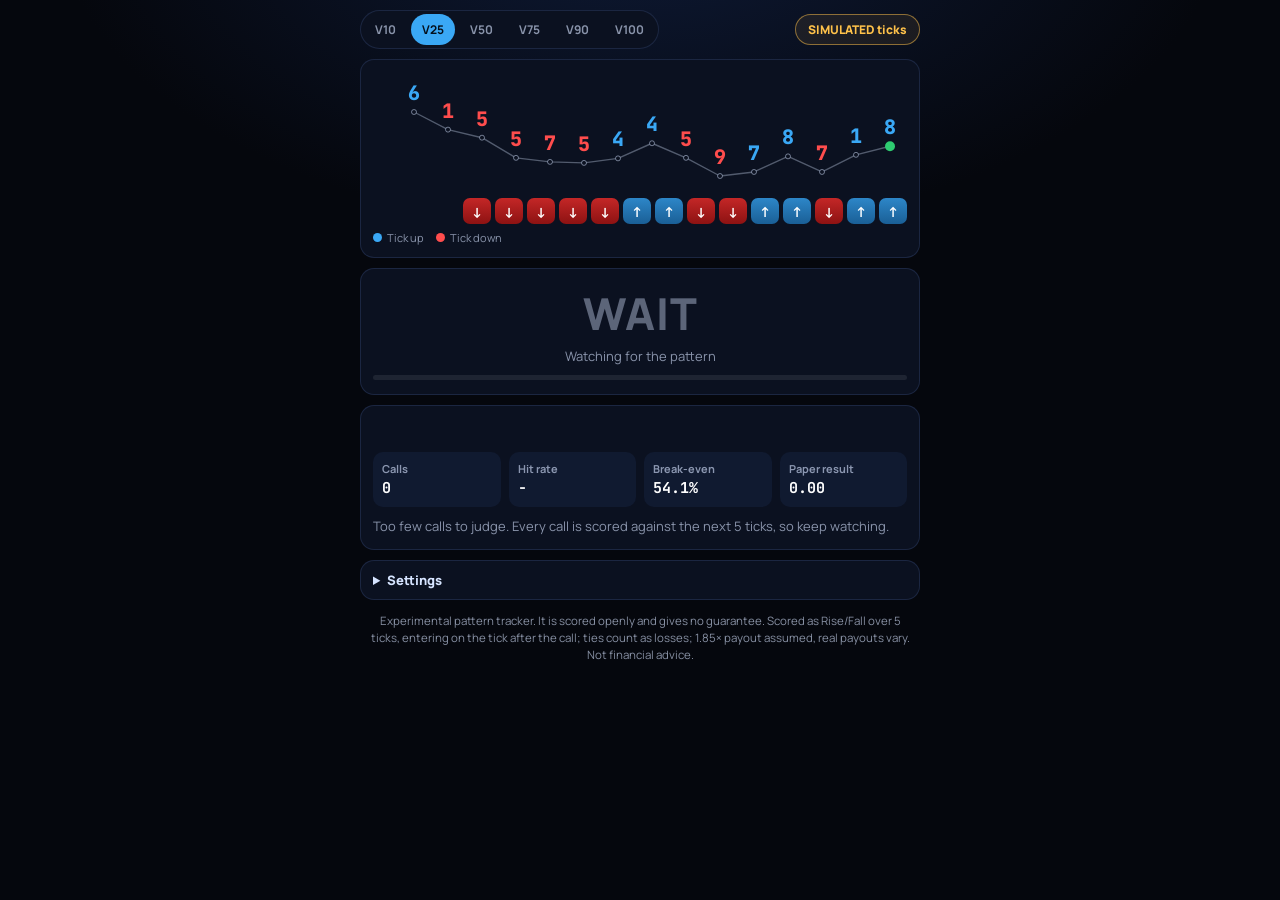
==== bot-1.html @ 38dec739 "Add files via upload" ====
<!DOCTYPE html>
<html lang="en">
<head>
<meta charset="UTF-8">
<meta name="viewport" content="width=device-width, initial-scale=1.0, viewport-fit=cover">
<title>Tick Pattern Bot</title>
<link rel="preconnect" href="https://fonts.googleapis.com">
<link rel="preconnect" href="https://fonts.gstatic.com" crossorigin>
<link href="https://fonts.googleapis.com/css2?family=Manrope:wght@500;700;800&family=JetBrains+Mono:wght@600;700&display=swap" rel="stylesheet">
<style>
* { margin: 0; padding: 0; box-sizing: border-box; }
:root {
  --bg: #05070d; --panel: #0b1120; --panel2: #101a30; --line: rgba(120,160,255,.15);
  --ink: #d6e4ff; --muted: rgba(214,228,255,.62);
  --up: #3aa8f5; --down: #ff4d4d; --green: #2ecc71; --amber: #ffc24a;
  --ui: 'Manrope', Arial, sans-serif; --mono: 'JetBrains Mono', 'Courier New', monospace;
}
body {
  background: radial-gradient(900px 500px at 50% -10%, #0e1a36, var(--bg) 65%);
  color: #fff; font-family: var(--ui); min-height: 100vh;
  display: flex; justify-content: center;
  padding: calc(10px + env(safe-area-inset-top)) 10px calc(14px + env(safe-area-inset-bottom));
}
.app { width: 100%; max-width: 560px; display: grid; gap: 10px; align-content: start; }
.card { background: var(--panel); border: 1px solid var(--line); border-radius: 14px; padding: 12px; }

/* top bar */
.bar { display: flex; justify-content: space-between; align-items: center; gap: 8px; flex-wrap: wrap; }
.tabs { display: flex; gap: 4px; background: var(--panel); border: 1px solid var(--line); border-radius: 100px; padding: 3px; }
.tabs button { border: 0; background: transparent; color: var(--muted); font: 700 12px var(--ui); padding: 7px 11px; border-radius: 100px; cursor: pointer; }
.tabs button[aria-pressed="true"] { background: var(--up); color: #04101c; }
.src { font-size: 12px; font-weight: 800; padding: 6px 12px; border-radius: 100px; border: 1px solid; }
.src.live { color: var(--green); border-color: rgba(46,204,113,.5); background: rgba(46,204,113,.08); }
.src.demo { color: var(--amber); border-color: rgba(255,194,74,.5); background: rgba(255,194,74,.08); }
.src.wait { color: var(--muted); border-color: var(--line); }

/* wave */
#line { display: block; width: 100%; height: 120px; }
.arrows { display: flex; gap: 4px; flex-wrap: nowrap; overflow: hidden; justify-content: flex-end; margin-top: 6px; }
.arrow { flex: 0 0 auto; width: 28px; height: 26px; border-radius: 7px; display: flex; align-items: center; justify-content: center; font-weight: 800; font-size: 14px; color: #fff; }
.arrow.up { background: linear-gradient(180deg, #2d86c8, #1a5f96); }
.arrow.down { background: linear-gradient(180deg, #c42727, #8d1212); }
.legend { font-size: 11px; color: var(--muted); margin-top: 6px; display: flex; gap: 12px; }
.legend i { display: inline-block; width: 9px; height: 9px; border-radius: 50%; margin-right: 5px; }

/* call */
.call { text-align: center; padding: 14px 12px; transition: box-shadow .25s, border-color .25s; }
.call.up { border-color: var(--up); box-shadow: 0 0 24px rgba(58,168,245,.35); }
.call.down { border-color: var(--down); box-shadow: 0 0 24px rgba(255,77,77,.35); }
.call__label { font-size: clamp(30px, 9vw, 44px); font-weight: 800; letter-spacing: 1px; }
.call.up .call__label { color: var(--up); } .call.down .call__label { color: var(--down); }
.call.wait .call__label { color: rgba(214,228,255,.4); }
.call__sub { font-size: 13px; color: var(--muted); margin-top: 4px; min-height: 18px; }
.call__bar { height: 5px; background: rgba(255,255,255,.08); border-radius: 3px; margin-top: 10px; overflow: hidden; }
.call__bar i { display: block; height: 100%; width: 0; background: var(--green); transition: width .4s linear; }

/* recent + score */
.recent { display: flex; gap: 5px; flex-wrap: wrap; min-height: 24px; }
.dot { width: 24px; height: 24px; border-radius: 7px; font-size: 12px; font-weight: 800; display: flex; align-items: center; justify-content: center; }
.dot.hit { background: rgba(46,204,113,.15); color: var(--green); border: 1px solid rgba(46,204,113,.5); }
.dot.miss { background: rgba(255,77,77,.12); color: #ff8a8a; border: 1px solid rgba(255,77,77,.45); }
.score { display: grid; grid-template-columns: repeat(4, 1fr); gap: 8px; }
.stat { background: var(--panel2); border-radius: 10px; padding: 9px; }
.stat small { display: block; font-size: 11px; color: var(--muted); font-weight: 700; }
.stat b { font-family: var(--mono); font-size: 15px; }
.good { color: var(--green); } .bad { color: #ff8a8a; }
.verdict { font-size: 13px; color: var(--muted); line-height: 1.5; margin-top: 10px; }
.verdict.warn { color: var(--amber); }

/* settings */
details { background: var(--panel); border: 1px solid var(--line); border-radius: 14px; padding: 10px 12px; font-size: 13px; }
summary { cursor: pointer; font-weight: 800; color: var(--ink); }
.set { display: grid; gap: 10px; margin-top: 10px; color: var(--muted); }
.set label { display: flex; align-items: center; justify-content: space-between; gap: 10px; }
.set input[type=text], .set select { background: var(--panel2); color: #fff; border: 1px solid var(--line); border-radius: 8px; padding: 7px 9px; font: 600 13px var(--mono); max-width: 55%; }
.set button { background: var(--panel2); color: var(--ink); border: 1px solid var(--line); border-radius: 10px; padding: 9px 12px; font: 700 13px var(--ui); cursor: pointer; }
.set .hint { font-size: 12px; line-height: 1.5; }
.foot { text-align: center; font-size: 11.5px; color: var(--muted); line-height: 1.5; padding: 2px 6px; }
body.compact .wavewrap, body.compact .recent, body.compact details { display: none; }
button:focus-visible, input:focus-visible, select:focus-visible, summary:focus-visible { outline: 2px solid var(--up); outline-offset: 2px; }
@media (max-width: 420px) { .score { grid-template-columns: 1fr 1fr; } .tabs button { padding: 7px 8px; } }
</style>
</head>
<body>
<div class="app">

  <div class="bar">
    <div class="tabs" id="tabs" role="group" aria-label="Market">
      <button type="button" data-s="1HZ10V">V10</button>
      <button type="button" data-s="1HZ25V" aria-pressed="true">V25</button>
      <button type="button" data-s="1HZ50V">V50</button>
      <button type="button" data-s="1HZ75V">V75</button>
      <button type="button" data-s="1HZ90V">V90</button>
      <button type="button" data-s="1HZ100V">V100</button>
    </div>
    <span class="src wait" id="src" role="status">Starting…</span>
  </div>

  <div class="card wavewrap">
    <canvas id="line" aria-label="Recent ticks"></canvas>
    <div class="arrows" id="arrows"></div>
    <div class="legend"><span><i style="background:var(--up)"></i>Tick up</span><span><i style="background:var(--down)"></i>Tick down</span></div>
  </div>

  <div class="card call wait" id="call" role="status" aria-live="polite">
    <div class="call__label" id="callLabel">WAIT</div>
    <div class="call__sub" id="callSub">Watching for the pattern</div>
    <div class="call__bar"><i id="callBar"></i></div>
  </div>

  <div class="card">
    <div class="recent" id="recent"></div>
    <div class="score" style="margin-top:10px">
      <div class="stat"><small>Calls</small><b id="nCalls">0</b></div>
      <div class="stat"><small>Hit rate</small><b id="rate">-</b></div>
      <div class="stat"><small>Break-even</small><b id="be">54.1%</b></div>
      <div class="stat"><small>Paper result</small><b id="pnl">0.00</b></div>
    </div>
    <p class="verdict" id="verdict">Every call is scored against the next 5 ticks. Judge the rule by hundreds of calls, not a few.</p>
  </div>

  <details>
    <summary>Settings</summary>
    <div class="set">
      <button type="button" id="connect">Reconnect live ticks</button>
      <p class="hint" id="hint">Live ticks come from Deriv's public price feed, which needs no login, App ID or token. If the feed can't be reached the bot switches to simulated ticks and says so on the badge. Never paste an API token into this page.</p>
      <label>Ticks in a row
        <select id="streak"><option>2</option><option selected>3</option><option>4</option><option>5</option></select>
      </label>
      <label>Skip volatile stretches <input type="checkbox" id="calm" checked></label>
      <label>Beep on a call <input type="checkbox" id="sound"></label>
      <label>Compact view <input type="checkbox" id="compact"></label>
      <button type="button" id="csv">Download results (CSV)</button>
      <button type="button" id="clearLog">Clear saved results</button>
      <p class="hint">Results are saved in this browser, per market, rule setting and source (live or simulated), so the scoreboard never mixes them.</p>
    </div>
  </details>

  <p class="foot">Experimental pattern tracker. It is scored openly and gives no guarantee. Scored as Rise/Fall over 5 ticks, entering on the tick after the call; ties count as losses; 1.85× payout assumed, real payouts vary. Not financial advice.</p>
</div>

<script>
// ============================================================
// Tick Pattern Bot
// Rule: N ticks in one direction -> call the same direction for 5 ticks.
// Every call is scored against what actually happened.
// ============================================================
const DURATION = 5, PAYOUT = 1.85, BREAKEVEN = 1 / PAYOUT;
// Deriv's public market-data endpoint: no App ID, token or login needed (check developers.deriv.com if it ever changes)
const WS_URL = 'wss://api.derivws.com/trading/v1/options/ws/public';
const NAMES = { '1HZ10V': 'Volatility 10 (1s)', '1HZ25V': 'Volatility 25 (1s)', '1HZ50V': 'Volatility 50 (1s)', '1HZ75V': 'Volatility 75 (1s)', '1HZ90V': 'Volatility 90 (1s)', '1HZ100V': 'Volatility 100 (1s)' };
const UP = '#3aa8f5', DOWN = '#ff4d4d';
const $ = id => document.getElementById(id);

let symbol = '1HZ25V', mode = 'wait';
let prices = [], pip = 2, open = null, log = [], lastEpoch = 0;
let ws = null, gen = 0, demoTimer = null, retry = 0, retryTimer = null, audio = null;

// ---- saved settings (fails quietly if storage is blocked) ----
const store = {
  get(k) { try { return localStorage.getItem(k); } catch (e) { return null; } },
  set(k, v) { try { localStorage.setItem(k, v); } catch (e) {} }
};
if (store.get('symbol') && NAMES[store.get('symbol')]) symbol = store.get('symbol');
['streak'].forEach(k => { const v = store.get(k); if (v) $(k).value = v; });
['calm', 'sound', 'compact'].forEach(k => { const v = store.get(k); if (v !== null) $(k).checked = v === '1'; });
document.body.classList.toggle('compact', $('compact').checked);
try { log = JSON.parse(store.get('log') || '[]'); if (!Array.isArray(log)) log = []; } catch (e) { log = []; }

// ---- rule ----
function rule(arr, i, streak, calm) {
  if (i < 31) return null;
  let up = true, down = true;
  for (let k = 0; k < streak; k++) {
    const d = arr[i - k] - arr[i - k - 1];
    if (d <= 0) up = false;
    if (d >= 0) down = false;
  }
  if (!up && !down) return null;
  if (calm) {
    const avg = len => { let s = 0; for (let k = 0; k < len; k++) s += Math.abs(arr[i - k] - arr[i - k - 1]); return s / len; };
    if (avg(10) > avg(Math.min(100, i))) return null;
  }
  return up ? 'up' : 'down';
}
const digitOf = p => Math.abs(Math.round(p * Math.pow(10, pip))) % 10;

// ---- ticks in ----
const curStreak = () => parseInt($('streak').value, 10);
function cfgResults() {
  return log.filter(r => r.src === mode && r.sym === symbol && r.streak === curStreak() && r.calm === $('calm').checked);
}
function onTick(p, epoch) {
  if (epoch <= lastEpoch) return;                 // duplicate or out-of-order tick
  const gap = lastEpoch ? epoch - lastEpoch : 0;
  lastEpoch = epoch;
  if (gap > 5 && open) open = null;               // missed ticks: void the call rather than score it wrongly
  prices.push(p);
  if (prices.length > 400) prices.shift();
  const i = prices.length - 1;

  if (open) {
    if (open.entry === null) {
      open.entry = p; open.entryEpoch = epoch;    // the trade fills on the first tick after the call
    } else {
      open.left--;
      if (open.left === 0) {
        const hit = open.dir === 'up' ? p > open.entry : p < open.entry;   // a tie counts as a loss
        log.push({ t: open.entryEpoch, src: open.src, sym: symbol, streak: open.streak, calm: open.calm, dir: open.dir, entry: open.entry, exit: p, hit });
        if (log.length > 5000) log.splice(0, log.length - 5000);
        store.set('log', JSON.stringify(log));
        open = null;
      }
    }
  }
  if (!open) {
    const s = curStreak(), c = $('calm').checked;
    const dir = rule(prices, i, s, c);
    if (dir) { open = { dir, entry: null, left: DURATION, src: mode, streak: s, calm: c }; beep(dir); }
  }
  render();
}

// ---- sources ----
function setSrc(kind, text) { const s = $('src'); s.className = 'src ' + kind; s.textContent = text; }
function resetData() { prices = []; open = null; lastEpoch = 0; render(); }

function stopAll() {
  gen++;
  clearInterval(demoTimer); demoTimer = null;
  clearTimeout(retryTimer);
  if (ws) { try { ws.close(); } catch (e) {} ws = null; }
}
function startDemo(note) {
  stopAll(); resetData(); mode = 'demo'; pip = 2;
  let p = 1154.9;
  for (let i = 0; i < 60; i++) { p += (Math.random() - 0.5) * 0.9; prices.push(Math.round(p * 100) / 100); }
  lastEpoch = Math.floor(Date.now() / 1000);
  setSrc('demo', 'SIMULATED ticks');
  if (note) $('hint').textContent = note;
  demoTimer = setInterval(() => {
    p = Math.max(100, p + gauss() * 0.4);
    onTick(Math.round(p * 100) / 100, (lastEpoch || Math.floor(Date.now() / 1000)) + 1);
  }, 1000);
  render();
}
function gauss() { let u = 0, v = 0; while (!u) u = Math.random(); while (!v) v = Math.random(); return Math.sqrt(-2 * Math.log(u)) * Math.cos(2 * Math.PI * v); }

function startLive() {
  stopAll(); resetData(); mode = 'wait';
  setSrc('wait', 'Connecting…');
  const myGen = gen;
  let got = false, sock;
  try { sock = new WebSocket(WS_URL); }
  catch (e) { startDemo('Could not open a connection. Using simulated ticks.'); return; }
  ws = sock;
  const timer = setTimeout(() => { if (!got && myGen === gen) startDemo('No data received from the feed. Using simulated ticks.'); }, 9000);

  sock.onopen = () => {
    sock.send(JSON.stringify({ ticks_history: symbol, count: 120, end: 'latest', style: 'ticks' }));
    sock.send(JSON.stringify({ ticks: symbol, subscribe: 1 }));
  };
  sock.onmessage = ev => {
    if (myGen !== gen) return;
    let m; try { m = JSON.parse(ev.data); } catch (e) { return; }
    if (m.error) { clearTimeout(timer); if (!got) startDemo('Feed error: ' + (m.error.message || 'unknown') + '. Using simulated ticks.'); return; }
    if (m.msg_type === 'history' && m.history && m.history.prices) {
      pip = m.pip_size || pip;
      prices = m.history.prices.map(Number);
      const ts = m.history.times; if (ts && ts.length) lastEpoch = Number(ts[ts.length - 1]);
      if (!got) { got = true; clearTimeout(timer); mode = 'live'; retry = 0; setSrc('live', 'LIVE · ' + NAMES[symbol]); }
      render();
    } else if (m.msg_type === 'tick' && m.tick && typeof m.tick.quote === 'number') {
      pip = m.tick.pip_size || pip;
      if (!got) { got = true; clearTimeout(timer); mode = 'live'; retry = 0; setSrc('live', 'LIVE · ' + NAMES[symbol]); }
      onTick(m.tick.quote, Number(m.tick.epoch) || Math.floor(Date.now() / 1000));
    }
  };
  sock.onerror = () => {};
  sock.onclose = () => {
    if (myGen !== gen) return;
    clearTimeout(timer);
    if (got) {
      // lost a working connection: retry, and say so
      setSrc('wait', 'Reconnecting…');
      retry = Math.min(retry + 1, 5);
      retryTimer = setTimeout(startLive, retry * 2000);
    } else {
      startDemo('Connection closed. Using simulated ticks.');
    }
  };
}

// ---- audio ----
function beep(dir) {
  if (!$('sound').checked) return;
  try {
    audio = audio || new (window.AudioContext || window.webkitAudioContext)();
    const o = audio.createOscillator(), g = audio.createGain();
    o.frequency.value = dir === 'up' ? 880 : 440; o.type = 'sine';
    g.gain.setValueAtTime(0.12, audio.currentTime);
    g.gain.exponentialRampToValueAtTime(0.001, audio.currentTime + 0.25);
    o.connect(g); g.connect(audio.destination); o.start(); o.stop(audio.currentTime + 0.25);
  } catch (e) {}
}

// ---- render ----
const canvas = $('line'), ctx = canvas.getContext('2d');
function drawLine() {
  const dpr = window.devicePixelRatio || 1, r = canvas.getBoundingClientRect();
  const W = r.width, H = r.height;
  if (!W) return;
  canvas.width = Math.round(W * dpr); canvas.height = Math.round(H * dpr);
  ctx.setTransform(dpr, 0, 0, dpr, 0, 0);
  ctx.clearRect(0, 0, W, H);
  const CELL = W < 420 ? 28 : 34;
  const n = Math.max(6, Math.floor(W / CELL));
  const arr = prices.slice(-n);
  if (arr.length < 2) return;
  const mn = Math.min(...arr), mx = Math.max(...arr), rg = (mx - mn) || 1;
  const x = i => W - (arr.length - i - 0.5) * CELL;
  const y = v => 40 + (mx - v) / rg * (H - 56);

  ctx.strokeStyle = 'rgba(214,228,255,.35)'; ctx.lineWidth = 1.4; ctx.lineJoin = 'round';
  ctx.beginPath(); arr.forEach((v, i) => i ? ctx.lineTo(x(i), y(v)) : ctx.moveTo(x(i), y(v))); ctx.stroke();

  ctx.textAlign = 'center'; ctx.textBaseline = 'alphabetic';
  arr.forEach((v, i) => {
    const px = x(i), py = y(v), isLast = i === arr.length - 1;
    const dirUp = i === 0 ? true : v > arr[i - 1], tie = i > 0 && v === arr[i - 1];
    ctx.fillStyle = tie ? '#9aa8c4' : dirUp ? UP : DOWN;
    ctx.font = '800 20px "JetBrains Mono", monospace';
    ctx.fillText(String(digitOf(v)), px, py - 12);
    ctx.beginPath(); ctx.arc(px, py, isLast ? 5 : 2.5, 0, Math.PI * 2);
    ctx.fillStyle = isLast ? '#2ecc71' : '#0b1120'; ctx.fill();
    if (!isLast) { ctx.strokeStyle = 'rgba(214,228,255,.5)'; ctx.lineWidth = 1; ctx.stroke(); }
  });

  // arrow chips
  const box = $('arrows'); box.innerHTML = '';
  const cap = Math.floor((box.clientWidth || W) / 32);
  for (let i = Math.max(1, arr.length - cap); i < arr.length; i++) {
    if (arr[i] === arr[i - 1]) continue;
    const d = document.createElement('div');
    const up = arr[i] > arr[i - 1];
    d.className = 'arrow ' + (up ? 'up' : 'down'); d.textContent = up ? '↑' : '↓';
    box.appendChild(d);
  }
}

function render() {
  drawLine();
  const c = $('call');
  if (open) {
    c.className = 'card call ' + open.dir;
    $('callLabel').textContent = 'TAKE ' + open.dir.toUpperCase();
    if (open.entry === null) {
      $('callSub').textContent = `Place a ${DURATION}-tick trade now · it fills on the next tick`;
      $('callBar').style.width = '0';
    } else {
      $('callSub').textContent = `${DURATION}-tick trade · ${open.left} tick${open.left === 1 ? '' : 's'} left`;
      $('callBar').style.width = ((DURATION - open.left) / DURATION * 100) + '%';
    }
  } else {
    c.className = 'card call wait';
    $('callLabel').textContent = 'WAIT';
    $('callSub').textContent = mode === 'wait' ? 'Waiting for data…' : 'Watching for the pattern';
    $('callBar').style.width = '0';
  }
  const results = cfgResults();
  const total = results.length, hits = results.filter(r => r.hit).length;
  const rate = total ? hits / total : 0, net = hits * (PAYOUT - 1) - (total - hits);
  $('nCalls').textContent = total;
  $('rate').textContent = total ? (rate * 100).toFixed(1) + '%' : '-';
  $('rate').className = total >= 30 ? (rate >= BREAKEVEN ? 'good' : 'bad') : '';
  $('pnl').textContent = (net > 0 ? '+' : '') + net.toFixed(2);
  $('pnl').className = net > 0 ? 'good' : net < 0 ? 'bad' : '';
  const v = $('verdict');
  if (total < 30) { v.className = 'verdict'; v.textContent = 'Too few calls to judge. Every call is scored against the next 5 ticks, so keep watching.'; }
  else if (rate < BREAKEVEN) { v.className = 'verdict warn'; v.textContent = `Below break-even so far (${(rate * 100).toFixed(1)}% vs ${(BREAKEVEN * 100).toFixed(1)}%). On paper this rule is losing money.`; }
  else { v.className = 'verdict'; v.textContent = 'Above break-even so far. Short runs are often luck, so keep testing before risking money.'; }
  const rec = $('recent'); rec.innerHTML = '';
  results.slice(-14).forEach(r => {
    const d = document.createElement('div'); d.className = 'dot ' + (r.hit ? 'hit' : 'miss');
    d.title = r.dir.toUpperCase(); d.textContent = r.hit ? '✓' : '✕'; rec.appendChild(d);
  });
}

// ---- wiring ----
function markTab() { document.querySelectorAll('#tabs button').forEach(b => b.setAttribute('aria-pressed', String(b.dataset.s === symbol))); }
$('tabs').addEventListener('click', e => {
  const s = e.target.dataset && e.target.dataset.s; if (!s || s === symbol) return;
  symbol = s; store.set('symbol', s); markTab(); start();
});
$('connect').addEventListener('click', startLive);
['streak', 'calm', 'sound', 'compact'].forEach(k => $(k).addEventListener('change', () => {
  store.set(k, $(k).type === 'checkbox' ? ($(k).checked ? '1' : '0') : $(k).value);
  if (k === 'compact') document.body.classList.toggle('compact', $('compact').checked);
  if (k === 'streak' || k === 'calm') open = null;
  render();
}));
$('csv').addEventListener('click', () => {
  const rows = ['time_utc,source,symbol,ticks_in_row,calm_filter,direction,entry,exit,result'];
  log.forEach(r => rows.push([new Date(r.t * 1000).toISOString(), r.src, r.sym, r.streak, r.calm, r.dir, r.entry, r.exit, r.hit ? 'win' : 'loss'].join(',')));
  const a = document.createElement('a');
  a.href = URL.createObjectURL(new Blob([rows.join('\n')], { type: 'text/csv' }));
  a.download = 'tick-bot-results.csv'; document.body.appendChild(a); a.click(); a.remove();
});
$('clearLog').addEventListener('click', () => {
  if (!confirm('Delete all saved results?')) return;
  log = []; store.set('log', '[]'); render();
});
window.addEventListener('resize', drawLine);
function start() { startLive(); }
markTab(); start();
</script>
</body>
</html>
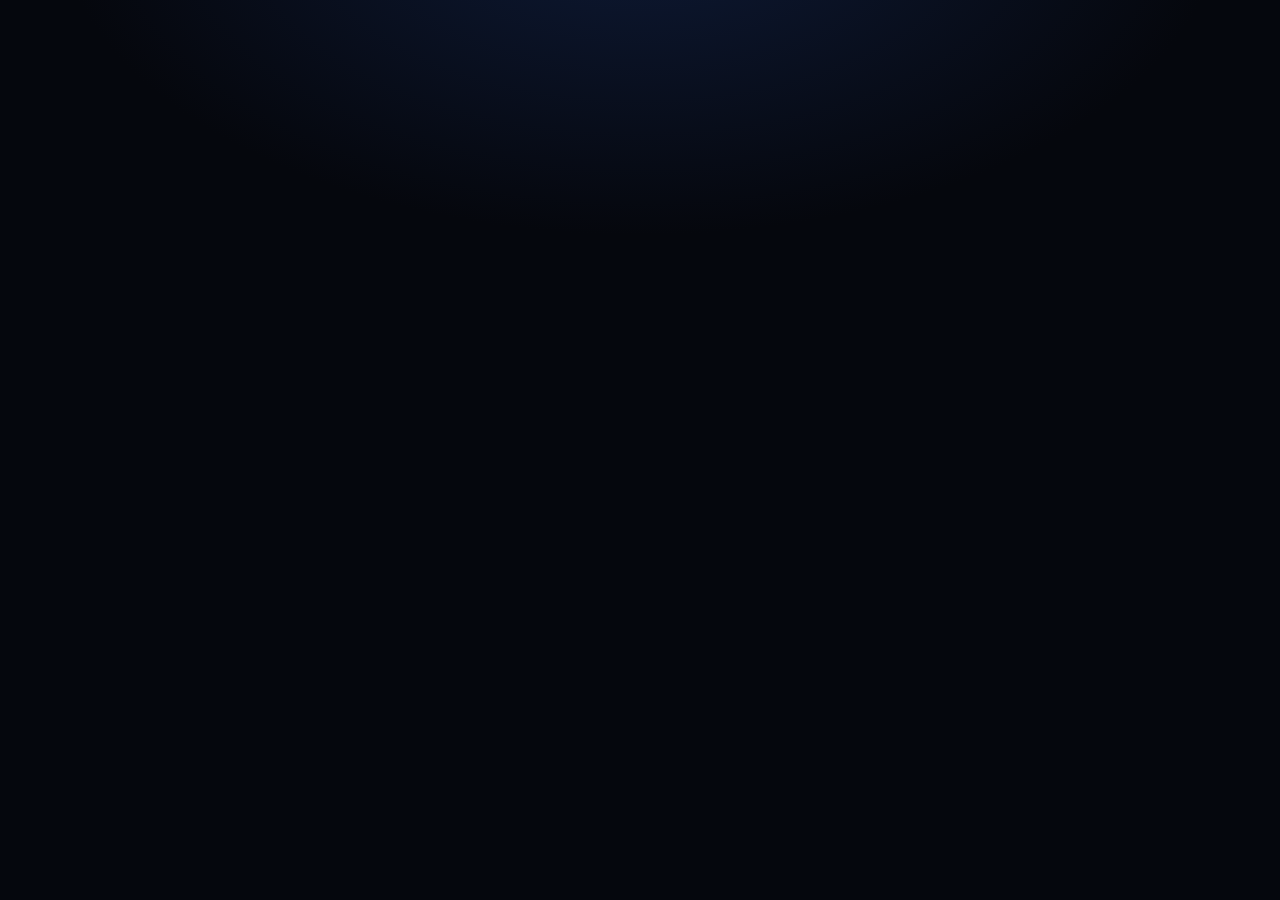
==== commit 50039f56: "Create bot-1.html" ====
--- a/bot-1.html
+++ b/bot-1.html
@@ -33,386 +33,3 @@
 .src.live { color: var(--green); border-color: rgba(46,204,113,.5); background: rgba(46,204,113,.08); }
 .src.demo { color: var(--amber); border-color: rgba(255,194,74,.5); background: rgba(255,194,74,.08); }
 .src.wait { color: var(--muted); border-color: var(--line); }
-
-/* wave */
-#line { display: block; width: 100%; height: 120px; }
-.arrows { display: flex; gap: 4px; flex-wrap: nowrap; overflow: hidden; justify-content: flex-end; margin-top: 6px; }
-.arrow { flex: 0 0 auto; width: 28px; height: 26px; border-radius: 7px; display: flex; align-items: center; justify-content: center; font-weight: 800; font-size: 14px; color: #fff; }
-.arrow.up { background: linear-gradient(180deg, #2d86c8, #1a5f96); }
-.arrow.down { background: linear-gradient(180deg, #c42727, #8d1212); }
-.legend { font-size: 11px; color: var(--muted); margin-top: 6px; display: flex; gap: 12px; }
-.legend i { display: inline-block; width: 9px; height: 9px; border-radius: 50%; margin-right: 5px; }
-
-/* call */
-.call { text-align: center; padding: 14px 12px; transition: box-shadow .25s, border-color .25s; }
-.call.up { border-color: var(--up); box-shadow: 0 0 24px rgba(58,168,245,.35); }
-.call.down { border-color: var(--down); box-shadow: 0 0 24px rgba(255,77,77,.35); }
-.call__label { font-size: clamp(30px, 9vw, 44px); font-weight: 800; letter-spacing: 1px; }
-.call.up .call__label { color: var(--up); } .call.down .call__label { color: var(--down); }
-.call.wait .call__label { color: rgba(214,228,255,.4); }
-.call__sub { font-size: 13px; color: var(--muted); margin-top: 4px; min-height: 18px; }
-.call__bar { height: 5px; background: rgba(255,255,255,.08); border-radius: 3px; margin-top: 10px; overflow: hidden; }
-.call__bar i { display: block; height: 100%; width: 0; background: var(--green); transition: width .4s linear; }
-
-/* recent + score */
-.recent { display: flex; gap: 5px; flex-wrap: wrap; min-height: 24px; }
-.dot { width: 24px; height: 24px; border-radius: 7px; font-size: 12px; font-weight: 800; display: flex; align-items: center; justify-content: center; }
-.dot.hit { background: rgba(46,204,113,.15); color: var(--green); border: 1px solid rgba(46,204,113,.5); }
-.dot.miss { background: rgba(255,77,77,.12); color: #ff8a8a; border: 1px solid rgba(255,77,77,.45); }
-.score { display: grid; grid-template-columns: repeat(4, 1fr); gap: 8px; }
-.stat { background: var(--panel2); border-radius: 10px; padding: 9px; }
-.stat small { display: block; font-size: 11px; color: var(--muted); font-weight: 700; }
-.stat b { font-family: var(--mono); font-size: 15px; }
-.good { color: var(--green); } .bad { color: #ff8a8a; }
-.verdict { font-size: 13px; color: var(--muted); line-height: 1.5; margin-top: 10px; }
-.verdict.warn { color: var(--amber); }
-
-/* settings */
-details { background: var(--panel); border: 1px solid var(--line); border-radius: 14px; padding: 10px 12px; font-size: 13px; }
-summary { cursor: pointer; font-weight: 800; color: var(--ink); }
-.set { display: grid; gap: 10px; margin-top: 10px; color: var(--muted); }
-.set label { display: flex; align-items: center; justify-content: space-between; gap: 10px; }
-.set input[type=text], .set select { background: var(--panel2); color: #fff; border: 1px solid var(--line); border-radius: 8px; padding: 7px 9px; font: 600 13px var(--mono); max-width: 55%; }
-.set button { background: var(--panel2); color: var(--ink); border: 1px solid var(--line); border-radius: 10px; padding: 9px 12px; font: 700 13px var(--ui); cursor: pointer; }
-.set .hint { font-size: 12px; line-height: 1.5; }
-.foot { text-align: center; font-size: 11.5px; color: var(--muted); line-height: 1.5; padding: 2px 6px; }
-body.compact .wavewrap, body.compact .recent, body.compact details { display: none; }
-button:focus-visible, input:focus-visible, select:focus-visible, summary:focus-visible { outline: 2px solid var(--up); outline-offset: 2px; }
-@media (max-width: 420px) { .score { grid-template-columns: 1fr 1fr; } .tabs button { padding: 7px 8px; } }
-</style>
-</head>
-<body>
-<div class="app">
-
-  <div class="bar">
-    <div class="tabs" id="tabs" role="group" aria-label="Market">
-      <button type="button" data-s="1HZ10V">V10</button>
-      <button type="button" data-s="1HZ25V" aria-pressed="true">V25</button>
-      <button type="button" data-s="1HZ50V">V50</button>
-      <button type="button" data-s="1HZ75V">V75</button>
-      <button type="button" data-s="1HZ90V">V90</button>
-      <button type="button" data-s="1HZ100V">V100</button>
-    </div>
-    <span class="src wait" id="src" role="status">Starting…</span>
-  </div>
-
-  <div class="card wavewrap">
-    <canvas id="line" aria-label="Recent ticks"></canvas>
-    <div class="arrows" id="arrows"></div>
-    <div class="legend"><span><i style="background:var(--up)"></i>Tick up</span><span><i style="background:var(--down)"></i>Tick down</span></div>
-  </div>
-
-  <div class="card call wait" id="call" role="status" aria-live="polite">
-    <div class="call__label" id="callLabel">WAIT</div>
-    <div class="call__sub" id="callSub">Watching for the pattern</div>
-    <div class="call__bar"><i id="callBar"></i></div>
-  </div>
-
-  <div class="card">
-    <div class="recent" id="recent"></div>
-    <div class="score" style="margin-top:10px">
-      <div class="stat"><small>Calls</small><b id="nCalls">0</b></div>
-      <div class="stat"><small>Hit rate</small><b id="rate">-</b></div>
-      <div class="stat"><small>Break-even</small><b id="be">54.1%</b></div>
-      <div class="stat"><small>Paper result</small><b id="pnl">0.00</b></div>
-    </div>
-    <p class="verdict" id="verdict">Every call is scored against the next 5 ticks. Judge the rule by hundreds of calls, not a few.</p>
-  </div>
-
-  <details>
-    <summary>Settings</summary>
-    <div class="set">
-      <button type="button" id="connect">Reconnect live ticks</button>
-      <p class="hint" id="hint">Live ticks come from Deriv's public price feed, which needs no login, App ID or token. If the feed can't be reached the bot switches to simulated ticks and says so on the badge. Never paste an API token into this page.</p>
-      <label>Ticks in a row
-        <select id="streak"><option>2</option><option selected>3</option><option>4</option><option>5</option></select>
-      </label>
-      <label>Skip volatile stretches <input type="checkbox" id="calm" checked></label>
-      <label>Beep on a call <input type="checkbox" id="sound"></label>
-      <label>Compact view <input type="checkbox" id="compact"></label>
-      <button type="button" id="csv">Download results (CSV)</button>
-      <button type="button" id="clearLog">Clear saved results</button>
-      <p class="hint">Results are saved in this browser, per market, rule setting and source (live or simulated), so the scoreboard never mixes them.</p>
-    </div>
-  </details>
-
-  <p class="foot">Experimental pattern tracker. It is scored openly and gives no guarantee. Scored as Rise/Fall over 5 ticks, entering on the tick after the call; ties count as losses; 1.85× payout assumed, real payouts vary. Not financial advice.</p>
-</div>
-
-<script>
-// ============================================================
-// Tick Pattern Bot
-// Rule: N ticks in one direction -> call the same direction for 5 ticks.
-// Every call is scored against what actually happened.
-// ============================================================
-const DURATION = 5, PAYOUT = 1.85, BREAKEVEN = 1 / PAYOUT;
-// Deriv's public market-data endpoint: no App ID, token or login needed (check developers.deriv.com if it ever changes)
-const WS_URL = 'wss://api.derivws.com/trading/v1/options/ws/public';
-const NAMES = { '1HZ10V': 'Volatility 10 (1s)', '1HZ25V': 'Volatility 25 (1s)', '1HZ50V': 'Volatility 50 (1s)', '1HZ75V': 'Volatility 75 (1s)', '1HZ90V': 'Volatility 90 (1s)', '1HZ100V': 'Volatility 100 (1s)' };
-const UP = '#3aa8f5', DOWN = '#ff4d4d';
-const $ = id => document.getElementById(id);
-
-let symbol = '1HZ25V', mode = 'wait';
-let prices = [], pip = 2, open = null, log = [], lastEpoch = 0;
-let ws = null, gen = 0, demoTimer = null, retry = 0, retryTimer = null, audio = null;
-
-// ---- saved settings (fails quietly if storage is blocked) ----
-const store = {
-  get(k) { try { return localStorage.getItem(k); } catch (e) { return null; } },
-  set(k, v) { try { localStorage.setItem(k, v); } catch (e) {} }
-};
-if (store.get('symbol') && NAMES[store.get('symbol')]) symbol = store.get('symbol');
-['streak'].forEach(k => { const v = store.get(k); if (v) $(k).value = v; });
-['calm', 'sound', 'compact'].forEach(k => { const v = store.get(k); if (v !== null) $(k).checked = v === '1'; });
-document.body.classList.toggle('compact', $('compact').checked);
-try { log = JSON.parse(store.get('log') || '[]'); if (!Array.isArray(log)) log = []; } catch (e) { log = []; }
-
-// ---- rule ----
-function rule(arr, i, streak, calm) {
-  if (i < 31) return null;
-  let up = true, down = true;
-  for (let k = 0; k < streak; k++) {
-    const d = arr[i - k] - arr[i - k - 1];
-    if (d <= 0) up = false;
-    if (d >= 0) down = false;
-  }
-  if (!up && !down) return null;
-  if (calm) {
-    const avg = len => { let s = 0; for (let k = 0; k < len; k++) s += Math.abs(arr[i - k] - arr[i - k - 1]); return s / len; };
-    if (avg(10) > avg(Math.min(100, i))) return null;
-  }
-  return up ? 'up' : 'down';
-}
-const digitOf = p => Math.abs(Math.round(p * Math.pow(10, pip))) % 10;
-
-// ---- ticks in ----
-const curStreak = () => parseInt($('streak').value, 10);
-function cfgResults() {
-  return log.filter(r => r.src === mode && r.sym === symbol && r.streak === curStreak() && r.calm === $('calm').checked);
-}
-function onTick(p, epoch) {
-  if (epoch <= lastEpoch) return;                 // duplicate or out-of-order tick
-  const gap = lastEpoch ? epoch - lastEpoch : 0;
-  lastEpoch = epoch;
-  if (gap > 5 && open) open = null;               // missed ticks: void the call rather than score it wrongly
-  prices.push(p);
-  if (prices.length > 400) prices.shift();
-  const i = prices.length - 1;
-
-  if (open) {
-    if (open.entry === null) {
-      open.entry = p; open.entryEpoch = epoch;    // the trade fills on the first tick after the call
-    } else {
-      open.left--;
-      if (open.left === 0) {
-        const hit = open.dir === 'up' ? p > open.entry : p < open.entry;   // a tie counts as a loss
-        log.push({ t: open.entryEpoch, src: open.src, sym: symbol, streak: open.streak, calm: open.calm, dir: open.dir, entry: open.entry, exit: p, hit });
-        if (log.length > 5000) log.splice(0, log.length - 5000);
-        store.set('log', JSON.stringify(log));
-        open = null;
-      }
-    }
-  }
-  if (!open) {
-    const s = curStreak(), c = $('calm').checked;
-    const dir = rule(prices, i, s, c);
-    if (dir) { open = { dir, entry: null, left: DURATION, src: mode, streak: s, calm: c }; beep(dir); }
-  }
-  render();
-}
-
-// ---- sources ----
-function setSrc(kind, text) { const s = $('src'); s.className = 'src ' + kind; s.textContent = text; }
-function resetData() { prices = []; open = null; lastEpoch = 0; render(); }
-
-function stopAll() {
-  gen++;
-  clearInterval(demoTimer); demoTimer = null;
-  clearTimeout(retryTimer);
-  if (ws) { try { ws.close(); } catch (e) {} ws = null; }
-}
-function startDemo(note) {
-  stopAll(); resetData(); mode = 'demo'; pip = 2;
-  let p = 1154.9;
-  for (let i = 0; i < 60; i++) { p += (Math.random() - 0.5) * 0.9; prices.push(Math.round(p * 100) / 100); }
-  lastEpoch = Math.floor(Date.now() / 1000);
-  setSrc('demo', 'SIMULATED ticks');
-  if (note) $('hint').textContent = note;
-  demoTimer = setInterval(() => {
-    p = Math.max(100, p + gauss() * 0.4);
-    onTick(Math.round(p * 100) / 100, (lastEpoch || Math.floor(Date.now() / 1000)) + 1);
-  }, 1000);
-  render();
-}
-function gauss() { let u = 0, v = 0; while (!u) u = Math.random(); while (!v) v = Math.random(); return Math.sqrt(-2 * Math.log(u)) * Math.cos(2 * Math.PI * v); }
-
-function startLive() {
-  stopAll(); resetData(); mode = 'wait';
-  setSrc('wait', 'Connecting…');
-  const myGen = gen;
-  let got = false, sock;
-  try { sock = new WebSocket(WS_URL); }
-  catch (e) { startDemo('Could not open a connection. Using simulated ticks.'); return; }
-  ws = sock;
-  const timer = setTimeout(() => { if (!got && myGen === gen) startDemo('No data received from the feed. Using simulated ticks.'); }, 9000);
-
-  sock.onopen = () => {
-    sock.send(JSON.stringify({ ticks_history: symbol, count: 120, end: 'latest', style: 'ticks' }));
-    sock.send(JSON.stringify({ ticks: symbol, subscribe: 1 }));
-  };
-  sock.onmessage = ev => {
-    if (myGen !== gen) return;
-    let m; try { m = JSON.parse(ev.data); } catch (e) { return; }
-    if (m.error) { clearTimeout(timer); if (!got) startDemo('Feed error: ' + (m.error.message || 'unknown') + '. Using simulated ticks.'); return; }
-    if (m.msg_type === 'history' && m.history && m.history.prices) {
-      pip = m.pip_size || pip;
-      prices = m.history.prices.map(Number);
-      const ts = m.history.times; if (ts && ts.length) lastEpoch = Number(ts[ts.length - 1]);
-      if (!got) { got = true; clearTimeout(timer); mode = 'live'; retry = 0; setSrc('live', 'LIVE · ' + NAMES[symbol]); }
-      render();
-    } else if (m.msg_type === 'tick' && m.tick && typeof m.tick.quote === 'number') {
-      pip = m.tick.pip_size || pip;
-      if (!got) { got = true; clearTimeout(timer); mode = 'live'; retry = 0; setSrc('live', 'LIVE · ' + NAMES[symbol]); }
-      onTick(m.tick.quote, Number(m.tick.epoch) || Math.floor(Date.now() / 1000));
-    }
-  };
-  sock.onerror = () => {};
-  sock.onclose = () => {
-    if (myGen !== gen) return;
-    clearTimeout(timer);
-    if (got) {
-      // lost a working connection: retry, and say so
-      setSrc('wait', 'Reconnecting…');
-      retry = Math.min(retry + 1, 5);
-      retryTimer = setTimeout(startLive, retry * 2000);
-    } else {
-      startDemo('Connection closed. Using simulated ticks.');
-    }
-  };
-}
-
-// ---- audio ----
-function beep(dir) {
-  if (!$('sound').checked) return;
-  try {
-    audio = audio || new (window.AudioContext || window.webkitAudioContext)();
-    const o = audio.createOscillator(), g = audio.createGain();
-    o.frequency.value = dir === 'up' ? 880 : 440; o.type = 'sine';
-    g.gain.setValueAtTime(0.12, audio.currentTime);
-    g.gain.exponentialRampToValueAtTime(0.001, audio.currentTime + 0.25);
-    o.connect(g); g.connect(audio.destination); o.start(); o.stop(audio.currentTime + 0.25);
-  } catch (e) {}
-}
-
-// ---- render ----
-const canvas = $('line'), ctx = canvas.getContext('2d');
-function drawLine() {
-  const dpr = window.devicePixelRatio || 1, r = canvas.getBoundingClientRect();
-  const W = r.width, H = r.height;
-  if (!W) return;
-  canvas.width = Math.round(W * dpr); canvas.height = Math.round(H * dpr);
-  ctx.setTransform(dpr, 0, 0, dpr, 0, 0);
-  ctx.clearRect(0, 0, W, H);
-  const CELL = W < 420 ? 28 : 34;
-  const n = Math.max(6, Math.floor(W / CELL));
-  const arr = prices.slice(-n);
-  if (arr.length < 2) return;
-  const mn = Math.min(...arr), mx = Math.max(...arr), rg = (mx - mn) || 1;
-  const x = i => W - (arr.length - i - 0.5) * CELL;
-  const y = v => 40 + (mx - v) / rg * (H - 56);
-
-  ctx.strokeStyle = 'rgba(214,228,255,.35)'; ctx.lineWidth = 1.4; ctx.lineJoin = 'round';
-  ctx.beginPath(); arr.forEach((v, i) => i ? ctx.lineTo(x(i), y(v)) : ctx.moveTo(x(i), y(v))); ctx.stroke();
-
-  ctx.textAlign = 'center'; ctx.textBaseline = 'alphabetic';
-  arr.forEach((v, i) => {
-    const px = x(i), py = y(v), isLast = i === arr.length - 1;
-    const dirUp = i === 0 ? true : v > arr[i - 1], tie = i > 0 && v === arr[i - 1];
-    ctx.fillStyle = tie ? '#9aa8c4' : dirUp ? UP : DOWN;
-    ctx.font = '800 20px "JetBrains Mono", monospace';
-    ctx.fillText(String(digitOf(v)), px, py - 12);
-    ctx.beginPath(); ctx.arc(px, py, isLast ? 5 : 2.5, 0, Math.PI * 2);
-    ctx.fillStyle = isLast ? '#2ecc71' : '#0b1120'; ctx.fill();
-    if (!isLast) { ctx.strokeStyle = 'rgba(214,228,255,.5)'; ctx.lineWidth = 1; ctx.stroke(); }
-  });
-
-  // arrow chips
-  const box = $('arrows'); box.innerHTML = '';
-  const cap = Math.floor((box.clientWidth || W) / 32);
-  for (let i = Math.max(1, arr.length - cap); i < arr.length; i++) {
-    if (arr[i] === arr[i - 1]) continue;
-    const d = document.createElement('div');
-    const up = arr[i] > arr[i - 1];
-    d.className = 'arrow ' + (up ? 'up' : 'down'); d.textContent = up ? '↑' : '↓';
-    box.appendChild(d);
-  }
-}
-
-function render() {
-  drawLine();
-  const c = $('call');
-  if (open) {
-    c.className = 'card call ' + open.dir;
-    $('callLabel').textContent = 'TAKE ' + open.dir.toUpperCase();
-    if (open.entry === null) {
-      $('callSub').textContent = `Place a ${DURATION}-tick trade now · it fills on the next tick`;
-      $('callBar').style.width = '0';
-    } else {
-      $('callSub').textContent = `${DURATION}-tick trade · ${open.left} tick${open.left === 1 ? '' : 's'} left`;
-      $('callBar').style.width = ((DURATION - open.left) / DURATION * 100) + '%';
-    }
-  } else {
-    c.className = 'card call wait';
-    $('callLabel').textContent = 'WAIT';
-    $('callSub').textContent = mode === 'wait' ? 'Waiting for data…' : 'Watching for the pattern';
-    $('callBar').style.width = '0';
-  }
-  const results = cfgResults();
-  const total = results.length, hits = results.filter(r => r.hit).length;
-  const rate = total ? hits / total : 0, net = hits * (PAYOUT - 1) - (total - hits);
-  $('nCalls').textContent = total;
-  $('rate').textContent = total ? (rate * 100).toFixed(1) + '%' : '-';
-  $('rate').className = total >= 30 ? (rate >= BREAKEVEN ? 'good' : 'bad') : '';
-  $('pnl').textContent = (net > 0 ? '+' : '') + net.toFixed(2);
-  $('pnl').className = net > 0 ? 'good' : net < 0 ? 'bad' : '';
-  const v = $('verdict');
-  if (total < 30) { v.className = 'verdict'; v.textContent = 'Too few calls to judge. Every call is scored against the next 5 ticks, so keep watching.'; }
-  else if (rate < BREAKEVEN) { v.className = 'verdict warn'; v.textContent = `Below break-even so far (${(rate * 100).toFixed(1)}% vs ${(BREAKEVEN * 100).toFixed(1)}%). On paper this rule is losing money.`; }
-  else { v.className = 'verdict'; v.textContent = 'Above break-even so far. Short runs are often luck, so keep testing before risking money.'; }
-  const rec = $('recent'); rec.innerHTML = '';
-  results.slice(-14).forEach(r => {
-    const d = document.createElement('div'); d.className = 'dot ' + (r.hit ? 'hit' : 'miss');
-    d.title = r.dir.toUpperCase(); d.textContent = r.hit ? '✓' : '✕'; rec.appendChild(d);
-  });
-}
-
-// ---- wiring ----
-function markTab() { document.querySelectorAll('#tabs button').forEach(b => b.setAttribute('aria-pressed', String(b.dataset.s === symbol))); }
-$('tabs').addEventListener('click', e => {
-  const s = e.target.dataset && e.target.dataset.s; if (!s || s === symbol) return;
-  symbol = s; store.set('symbol', s); markTab(); start();
-});
-$('connect').addEventListener('click', startLive);
-['streak', 'calm', 'sound', 'compact'].forEach(k => $(k).addEventListener('change', () => {
-  store.set(k, $(k).type === 'checkbox' ? ($(k).checked ? '1' : '0') : $(k).value);
-  if (k === 'compact') document.body.classList.toggle('compact', $('compact').checked);
-  if (k === 'streak' || k === 'calm') open = null;
-  render();
-}));
-$('csv').addEventListener('click', () => {
-  const rows = ['time_utc,source,symbol,ticks_in_row,calm_filter,direction,entry,exit,result'];
-  log.forEach(r => rows.push([new Date(r.t * 1000).toISOString(), r.src, r.sym, r.streak, r.calm, r.dir, r.entry, r.exit, r.hit ? 'win' : 'loss'].join(',')));
-  const a = document.createElement('a');
-  a.href = URL.createObjectURL(new Blob([rows.join('\n')], { type: 'text/csv' }));
-  a.download = 'tick-bot-results.csv'; document.body.appendChild(a); a.click(); a.remove();
-});
-$('clearLog').addEventListener('click', () => {
-  if (!confirm('Delete all saved results?')) return;
-  log = []; store.set('log', '[]'); render();
-});
-window.addEventListener('resize', drawLine);
-function start() { startLive(); }
-markTab(); start();
-</script>
-</body>
-</html>
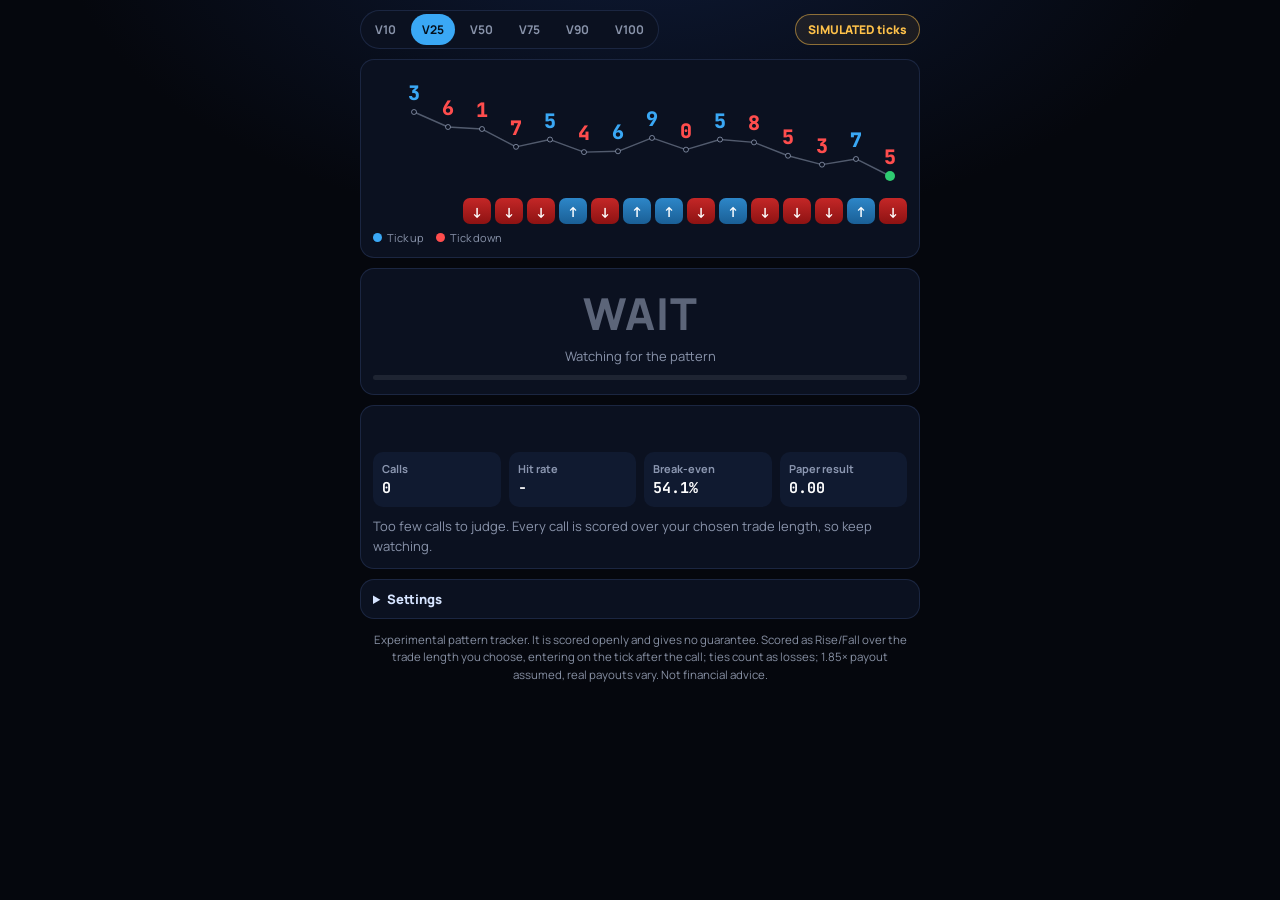
==== commit 2ab51708: "Update bot-1.html" ====
--- a/bot-1.html
+++ b/bot-1.html
@@ -33,3 +33,390 @@
 .src.live { color: var(--green); border-color: rgba(46,204,113,.5); background: rgba(46,204,113,.08); }
 .src.demo { color: var(--amber); border-color: rgba(255,194,74,.5); background: rgba(255,194,74,.08); }
 .src.wait { color: var(--muted); border-color: var(--line); }
+
+/* wave */
+#line { display: block; width: 100%; height: 120px; }
+.arrows { display: flex; gap: 4px; flex-wrap: nowrap; overflow: hidden; justify-content: flex-end; margin-top: 6px; }
+.arrow { flex: 0 0 auto; width: 28px; height: 26px; border-radius: 7px; display: flex; align-items: center; justify-content: center; font-weight: 800; font-size: 14px; color: #fff; }
+.arrow.up { background: linear-gradient(180deg, #2d86c8, #1a5f96); }
+.arrow.down { background: linear-gradient(180deg, #c42727, #8d1212); }
+.legend { font-size: 11px; color: var(--muted); margin-top: 6px; display: flex; gap: 12px; }
+.legend i { display: inline-block; width: 9px; height: 9px; border-radius: 50%; margin-right: 5px; }
+
+/* call */
+.call { text-align: center; padding: 14px 12px; transition: box-shadow .25s, border-color .25s; }
+.call.up { border-color: var(--up); box-shadow: 0 0 24px rgba(58,168,245,.35); }
+.call.down { border-color: var(--down); box-shadow: 0 0 24px rgba(255,77,77,.35); }
+.call__label { font-size: clamp(30px, 9vw, 44px); font-weight: 800; letter-spacing: 1px; }
+.call.up .call__label { color: var(--up); } .call.down .call__label { color: var(--down); }
+.call.wait .call__label { color: rgba(214,228,255,.4); }
+.call__sub { font-size: 13px; color: var(--muted); margin-top: 4px; min-height: 18px; }
+.call__bar { height: 5px; background: rgba(255,255,255,.08); border-radius: 3px; margin-top: 10px; overflow: hidden; }
+.call__bar i { display: block; height: 100%; width: 0; background: var(--green); transition: width .4s linear; }
+
+/* recent + score */
+.recent { display: flex; gap: 5px; flex-wrap: wrap; min-height: 24px; }
+.dot { width: 24px; height: 24px; border-radius: 7px; font-size: 12px; font-weight: 800; display: flex; align-items: center; justify-content: center; }
+.dot.hit { background: rgba(46,204,113,.15); color: var(--green); border: 1px solid rgba(46,204,113,.5); }
+.dot.miss { background: rgba(255,77,77,.12); color: #ff8a8a; border: 1px solid rgba(255,77,77,.45); }
+.score { display: grid; grid-template-columns: repeat(4, 1fr); gap: 8px; }
+.stat { background: var(--panel2); border-radius: 10px; padding: 9px; }
+.stat small { display: block; font-size: 11px; color: var(--muted); font-weight: 700; }
+.stat b { font-family: var(--mono); font-size: 15px; }
+.good { color: var(--green); } .bad { color: #ff8a8a; }
+.verdict { font-size: 13px; color: var(--muted); line-height: 1.5; margin-top: 10px; }
+.verdict.warn { color: var(--amber); }
+
+/* settings */
+details { background: var(--panel); border: 1px solid var(--line); border-radius: 14px; padding: 10px 12px; font-size: 13px; }
+summary { cursor: pointer; font-weight: 800; color: var(--ink); }
+.set { display: grid; gap: 10px; margin-top: 10px; color: var(--muted); }
+.set label { display: flex; align-items: center; justify-content: space-between; gap: 10px; }
+.set input[type=text], .set select { background: var(--panel2); color: #fff; border: 1px solid var(--line); border-radius: 8px; padding: 7px 9px; font: 600 13px var(--mono); max-width: 55%; }
+.set button { background: var(--panel2); color: var(--ink); border: 1px solid var(--line); border-radius: 10px; padding: 9px 12px; font: 700 13px var(--ui); cursor: pointer; }
+.set .hint { font-size: 12px; line-height: 1.5; }
+.foot { text-align: center; font-size: 11.5px; color: var(--muted); line-height: 1.5; padding: 2px 6px; }
+body.compact .wavewrap, body.compact .recent, body.compact details { display: none; }
+button:focus-visible, input:focus-visible, select:focus-visible, summary:focus-visible { outline: 2px solid var(--up); outline-offset: 2px; }
+@media (max-width: 420px) { .score { grid-template-columns: 1fr 1fr; } .tabs button { padding: 7px 8px; } }
+</style>
+</head>
+<body>
+<div class="app">
+
+  <div class="bar">
+    <div class="tabs" id="tabs" role="group" aria-label="Market">
+      <button type="button" data-s="1HZ10V">V10</button>
+      <button type="button" data-s="1HZ25V" aria-pressed="true">V25</button>
+      <button type="button" data-s="1HZ50V">V50</button>
+      <button type="button" data-s="1HZ75V">V75</button>
+      <button type="button" data-s="1HZ90V">V90</button>
+      <button type="button" data-s="1HZ100V">V100</button>
+    </div>
+    <span class="src wait" id="src" role="status">Starting…</span>
+  </div>
+
+  <div class="card wavewrap">
+    <canvas id="line" aria-label="Recent ticks"></canvas>
+    <div class="arrows" id="arrows"></div>
+    <div class="legend"><span><i style="background:var(--up)"></i>Tick up</span><span><i style="background:var(--down)"></i>Tick down</span></div>
+  </div>
+
+  <div class="card call wait" id="call" role="status" aria-live="polite">
+    <div class="call__label" id="callLabel">WAIT</div>
+    <div class="call__sub" id="callSub">Watching for the pattern</div>
+    <div class="call__bar"><i id="callBar"></i></div>
+  </div>
+
+  <div class="card">
+    <div class="recent" id="recent"></div>
+    <div class="score" style="margin-top:10px">
+      <div class="stat"><small>Calls</small><b id="nCalls">0</b></div>
+      <div class="stat"><small>Hit rate</small><b id="rate">-</b></div>
+      <div class="stat"><small>Break-even</small><b id="be">54.1%</b></div>
+      <div class="stat"><small>Paper result</small><b id="pnl">0.00</b></div>
+    </div>
+    <p class="verdict" id="verdict">Every call is scored over your chosen trade length. Judge the rule by hundreds of calls, not a few.</p>
+  </div>
+
+  <details>
+    <summary>Settings</summary>
+    <div class="set">
+      <button type="button" id="connect">Reconnect live ticks</button>
+      <p class="hint" id="hint">Live ticks come from Deriv's public price feed, which needs no login, App ID or token. If the feed can't be reached the bot switches to simulated ticks and says so on the badge. Never paste an API token into this page.</p>
+      <label>Trade length (ticks)
+        <select id="dur"><option>1</option><option>2</option><option>3</option><option>4</option><option selected>5</option><option>6</option><option>7</option><option>8</option><option>9</option><option>10</option></select>
+      </label>
+      <label>Pattern: ticks in a row
+        <select id="streak"><option>2</option><option selected>3</option><option>4</option><option>5</option></select>
+      </label>
+      <label>Skip volatile stretches <input type="checkbox" id="calm" checked></label>
+      <label>Beep on a call <input type="checkbox" id="sound"></label>
+      <label>Compact view <input type="checkbox" id="compact"></label>
+      <button type="button" id="csv">Download results (CSV)</button>
+      <button type="button" id="clearLog">Clear saved results</button>
+      <p class="hint">Results are saved in this browser, per market, rule setting and source (live or simulated), so the scoreboard never mixes them.</p>
+    </div>
+  </details>
+
+  <p class="foot">Experimental pattern tracker. It is scored openly and gives no guarantee. Scored as Rise/Fall over the trade length you choose, entering on the tick after the call; ties count as losses; 1.85× payout assumed, real payouts vary. Not financial advice.</p>
+</div>
+
+<script>
+// ============================================================
+// Tick Pattern Bot
+// Rule: N ticks in one direction -> call the same direction for the chosen trade length.
+// Every call is scored against what actually happened.
+// ============================================================
+const PAYOUT = 1.85, BREAKEVEN = 1 / PAYOUT;
+const dur = () => parseInt(document.getElementById('dur').value, 10) || 5;   // trade length in ticks
+// Deriv's public market-data endpoint: no App ID, token or login needed (check developers.deriv.com if it ever changes)
+const WS_URL = 'wss://api.derivws.com/trading/v1/options/ws/public';
+const NAMES = { '1HZ10V': 'Volatility 10 (1s)', '1HZ25V': 'Volatility 25 (1s)', '1HZ50V': 'Volatility 50 (1s)', '1HZ75V': 'Volatility 75 (1s)', '1HZ90V': 'Volatility 90 (1s)', '1HZ100V': 'Volatility 100 (1s)' };
+const UP = '#3aa8f5', DOWN = '#ff4d4d';
+const $ = id => document.getElementById(id);
+
+let symbol = '1HZ25V', mode = 'wait';
+let prices = [], pip = 2, open = null, log = [], lastEpoch = 0;
+let ws = null, gen = 0, demoTimer = null, retry = 0, retryTimer = null, audio = null;
+
+// ---- saved settings (fails quietly if storage is blocked) ----
+const store = {
+  get(k) { try { return localStorage.getItem(k); } catch (e) { return null; } },
+  set(k, v) { try { localStorage.setItem(k, v); } catch (e) {} }
+};
+if (store.get('symbol') && NAMES[store.get('symbol')]) symbol = store.get('symbol');
+['streak', 'dur'].forEach(k => { const v = store.get(k); if (v) $(k).value = v; });
+['calm', 'sound', 'compact'].forEach(k => { const v = store.get(k); if (v !== null) $(k).checked = v === '1'; });
+document.body.classList.toggle('compact', $('compact').checked);
+try { log = JSON.parse(store.get('log') || '[]'); if (!Array.isArray(log)) log = []; } catch (e) { log = []; }
+
+// ---- rule ----
+function rule(arr, i, streak, calm) {
+  if (i < 31) return null;
+  let up = true, down = true;
+  for (let k = 0; k < streak; k++) {
+    const d = arr[i - k] - arr[i - k - 1];
+    if (d <= 0) up = false;
+    if (d >= 0) down = false;
+  }
+  if (!up && !down) return null;
+  if (calm) {
+    const avg = len => { let s = 0; for (let k = 0; k < len; k++) s += Math.abs(arr[i - k] - arr[i - k - 1]); return s / len; };
+    if (avg(10) > avg(Math.min(100, i))) return null;
+  }
+  return up ? 'up' : 'down';
+}
+const digitOf = p => Math.abs(Math.round(p * Math.pow(10, pip))) % 10;
+
+// ---- ticks in ----
+const curStreak = () => parseInt($('streak').value, 10);
+function cfgResults() {
+  return log.filter(r => r.src === mode && r.sym === symbol && r.streak === curStreak() && (r.dur || 5) === dur() && r.calm === $('calm').checked);
+}
+function onTick(p, epoch) {
+  if (epoch <= lastEpoch) return;                 // duplicate or out-of-order tick
+  const gap = lastEpoch ? epoch - lastEpoch : 0;
+  lastEpoch = epoch;
+  if (gap > 5 && open) open = null;               // missed ticks: void the call rather than score it wrongly
+  prices.push(p);
+  if (prices.length > 400) prices.shift();
+  const i = prices.length - 1;
+
+  if (open) {
+    if (open.entry === null) {
+      open.entry = p; open.entryEpoch = epoch;    // the trade fills on the first tick after the call
+    } else {
+      open.left--;
+      if (open.left === 0) {
+        const hit = open.dir === 'up' ? p > open.entry : p < open.entry;   // a tie counts as a loss
+        log.push({ t: open.entryEpoch, src: open.src, sym: symbol, streak: open.streak, dur: open.dur, calm: open.calm, dir: open.dir, entry: open.entry, exit: p, hit });
+        if (log.length > 5000) log.splice(0, log.length - 5000);
+        store.set('log', JSON.stringify(log));
+        open = null;
+      }
+    }
+  }
+  if (!open) {
+    const s = curStreak(), c = $('calm').checked;
+    const dir = rule(prices, i, s, c);
+    if (dir) { open = { dir, entry: null, left: dur(), dur: dur(), src: mode, streak: s, calm: c }; beep(dir); }
+  }
+  render();
+}
+
+// ---- sources ----
+function setSrc(kind, text) { const s = $('src'); s.className = 'src ' + kind; s.textContent = text; }
+function resetData() { prices = []; open = null; lastEpoch = 0; render(); }
+
+function stopAll() {
+  gen++;
+  clearInterval(demoTimer); demoTimer = null;
+  clearTimeout(retryTimer);
+  if (ws) { try { ws.close(); } catch (e) {} ws = null; }
+}
+function startDemo(note) {
+  stopAll(); resetData(); mode = 'demo'; pip = 2;
+  let p = 1154.9;
+  for (let i = 0; i < 60; i++) { p += (Math.random() - 0.5) * 0.9; prices.push(Math.round(p * 100) / 100); }
+  lastEpoch = Math.floor(Date.now() / 1000);
+  setSrc('demo', 'SIMULATED ticks');
+  if (note) $('hint').textContent = note;
+  demoTimer = setInterval(() => {
+    p = Math.max(100, p + gauss() * 0.4);
+    onTick(Math.round(p * 100) / 100, (lastEpoch || Math.floor(Date.now() / 1000)) + 1);
+  }, 1000);
+  render();
+}
+function gauss() { let u = 0, v = 0; while (!u) u = Math.random(); while (!v) v = Math.random(); return Math.sqrt(-2 * Math.log(u)) * Math.cos(2 * Math.PI * v); }
+
+function startLive() {
+  stopAll(); resetData(); mode = 'wait';
+  setSrc('wait', 'Connecting…');
+  const myGen = gen;
+  let got = false, sock;
+  try { sock = new WebSocket(WS_URL); }
+  catch (e) { startDemo('Could not open a connection. Using simulated ticks.'); return; }
+  ws = sock;
+  const timer = setTimeout(() => { if (!got && myGen === gen) startDemo('No data received from the feed. Using simulated ticks.'); }, 9000);
+
+  sock.onopen = () => {
+    sock.send(JSON.stringify({ ticks_history: symbol, count: 120, end: 'latest', style: 'ticks' }));
+    sock.send(JSON.stringify({ ticks: symbol, subscribe: 1 }));
+  };
+  sock.onmessage = ev => {
+    if (myGen !== gen) return;
+    let m; try { m = JSON.parse(ev.data); } catch (e) { return; }
+    if (m.error) { clearTimeout(timer); if (!got) startDemo('Feed error: ' + (m.error.message || 'unknown') + '. Using simulated ticks.'); return; }
+    if (m.msg_type === 'history' && m.history && m.history.prices) {
+      pip = m.pip_size || pip;
+      prices = m.history.prices.map(Number);
+      const ts = m.history.times; if (ts && ts.length) lastEpoch = Number(ts[ts.length - 1]);
+      if (!got) { got = true; clearTimeout(timer); mode = 'live'; retry = 0; setSrc('live', 'LIVE · ' + NAMES[symbol]); }
+      render();
+    } else if (m.msg_type === 'tick' && m.tick && typeof m.tick.quote === 'number') {
+      pip = m.tick.pip_size || pip;
+      if (!got) { got = true; clearTimeout(timer); mode = 'live'; retry = 0; setSrc('live', 'LIVE · ' + NAMES[symbol]); }
+      onTick(m.tick.quote, Number(m.tick.epoch) || Math.floor(Date.now() / 1000));
+    }
+  };
+  sock.onerror = () => {};
+  sock.onclose = () => {
+    if (myGen !== gen) return;
+    clearTimeout(timer);
+    if (got) {
+      // lost a working connection: retry, and say so
+      setSrc('wait', 'Reconnecting…');
+      retry = Math.min(retry + 1, 5);
+      retryTimer = setTimeout(startLive, retry * 2000);
+    } else {
+      startDemo('Connection closed. Using simulated ticks.');
+    }
+  };
+}
+
+// ---- audio ----
+function beep(dir) {
+  if (!$('sound').checked) return;
+  try {
+    audio = audio || new (window.AudioContext || window.webkitAudioContext)();
+    const o = audio.createOscillator(), g = audio.createGain();
+    o.frequency.value = dir === 'up' ? 880 : 440; o.type = 'sine';
+    g.gain.setValueAtTime(0.12, audio.currentTime);
+    g.gain.exponentialRampToValueAtTime(0.001, audio.currentTime + 0.25);
+    o.connect(g); g.connect(audio.destination); o.start(); o.stop(audio.currentTime + 0.25);
+  } catch (e) {}
+}
+
+// ---- render ----
+const canvas = $('line'), ctx = canvas.getContext('2d');
+function drawLine() {
+  const dpr = window.devicePixelRatio || 1, r = canvas.getBoundingClientRect();
+  const W = r.width, H = r.height;
+  if (!W) return;
+  canvas.width = Math.round(W * dpr); canvas.height = Math.round(H * dpr);
+  ctx.setTransform(dpr, 0, 0, dpr, 0, 0);
+  ctx.clearRect(0, 0, W, H);
+  const CELL = W < 420 ? 28 : 34;
+  const n = Math.max(6, Math.floor(W / CELL));
+  const arr = prices.slice(-n);
+  if (arr.length < 2) return;
+  const mn = Math.min(...arr), mx = Math.max(...arr), rg = (mx - mn) || 1;
+  const x = i => W - (arr.length - i - 0.5) * CELL;
+  const y = v => 40 + (mx - v) / rg * (H - 56);
+
+  ctx.strokeStyle = 'rgba(214,228,255,.35)'; ctx.lineWidth = 1.4; ctx.lineJoin = 'round';
+  ctx.beginPath(); arr.forEach((v, i) => i ? ctx.lineTo(x(i), y(v)) : ctx.moveTo(x(i), y(v))); ctx.stroke();
+
+  ctx.textAlign = 'center'; ctx.textBaseline = 'alphabetic';
+  arr.forEach((v, i) => {
+    const px = x(i), py = y(v), isLast = i === arr.length - 1;
+    const dirUp = i === 0 ? true : v > arr[i - 1], tie = i > 0 && v === arr[i - 1];
+    ctx.fillStyle = tie ? '#9aa8c4' : dirUp ? UP : DOWN;
+    ctx.font = '800 20px "JetBrains Mono", monospace';
+    ctx.fillText(String(digitOf(v)), px, py - 12);
+    ctx.beginPath(); ctx.arc(px, py, isLast ? 5 : 2.5, 0, Math.PI * 2);
+    ctx.fillStyle = isLast ? '#2ecc71' : '#0b1120'; ctx.fill();
+    if (!isLast) { ctx.strokeStyle = 'rgba(214,228,255,.5)'; ctx.lineWidth = 1; ctx.stroke(); }
+  });
+
+  // arrow chips
+  const box = $('arrows'); box.innerHTML = '';
+  const cap = Math.floor((box.clientWidth || W) / 32);
+  for (let i = Math.max(1, arr.length - cap); i < arr.length; i++) {
+    if (arr[i] === arr[i - 1]) continue;
+    const d = document.createElement('div');
+    const up = arr[i] > arr[i - 1];
+    d.className = 'arrow ' + (up ? 'up' : 'down'); d.textContent = up ? '↑' : '↓';
+    box.appendChild(d);
+  }
+}
+
+function render() {
+  drawLine();
+  const c = $('call');
+  if (open) {
+    c.className = 'card call ' + open.dir;
+    $('callLabel').textContent = 'TAKE ' + open.dir.toUpperCase();
+    if (open.entry === null) {
+      $('callSub').textContent = `Place a ${open.dur}-tick trade now · it fills on the next tick`;
+      $('callBar').style.width = '0';
+    } else {
+      $('callSub').textContent = `${open.dur}-tick trade · ${open.left} tick${open.left === 1 ? '' : 's'} left`;
+      $('callBar').style.width = ((open.dur - open.left) / open.dur * 100) + '%';
+    }
+  } else {
+    c.className = 'card call wait';
+    $('callLabel').textContent = 'WAIT';
+    $('callSub').textContent = mode === 'wait' ? 'Waiting for data…' : 'Watching for the pattern';
+    $('callBar').style.width = '0';
+  }
+  const results = cfgResults();
+  const total = results.length, hits = results.filter(r => r.hit).length;
+  const rate = total ? hits / total : 0, net = hits * (PAYOUT - 1) - (total - hits);
+  $('nCalls').textContent = total;
+  $('rate').textContent = total ? (rate * 100).toFixed(1) + '%' : '-';
+  $('rate').className = total >= 30 ? (rate >= BREAKEVEN ? 'good' : 'bad') : '';
+  $('pnl').textContent = (net > 0 ? '+' : '') + net.toFixed(2);
+  $('pnl').className = net > 0 ? 'good' : net < 0 ? 'bad' : '';
+  const v = $('verdict');
+  if (total < 30) { v.className = 'verdict'; v.textContent = 'Too few calls to judge. Every call is scored over your chosen trade length, so keep watching.'; }
+  else if (rate < BREAKEVEN) { v.className = 'verdict warn'; v.textContent = `Below break-even so far (${(rate * 100).toFixed(1)}% vs ${(BREAKEVEN * 100).toFixed(1)}%). On paper this rule is losing money.`; }
+  else { v.className = 'verdict'; v.textContent = 'Above break-even so far. Short runs are often luck, so keep testing before risking money.'; }
+  const rec = $('recent'); rec.innerHTML = '';
+  results.slice(-14).forEach(r => {
+    const d = document.createElement('div'); d.className = 'dot ' + (r.hit ? 'hit' : 'miss');
+    d.title = r.dir.toUpperCase(); d.textContent = r.hit ? '✓' : '✕'; rec.appendChild(d);
+  });
+}
+
+// ---- wiring ----
+function markTab() { document.querySelectorAll('#tabs button').forEach(b => b.setAttribute('aria-pressed', String(b.dataset.s === symbol))); }
+$('tabs').addEventListener('click', e => {
+  const s = e.target.dataset && e.target.dataset.s; if (!s || s === symbol) return;
+  symbol = s; store.set('symbol', s); markTab(); start();
+});
+$('connect').addEventListener('click', startLive);
+['streak', 'dur', 'calm', 'sound', 'compact'].forEach(k => $(k).addEventListener('change', () => {
+  store.set(k, $(k).type === 'checkbox' ? ($(k).checked ? '1' : '0') : $(k).value);
+  if (k === 'compact') document.body.classList.toggle('compact', $('compact').checked);
+  if (k === 'streak' || k === 'dur' || k === 'calm') open = null;
+  render();
+}));
+$('csv').addEventListener('click', () => {
+  const rows = ['time_utc,source,symbol,ticks_in_row,trade_ticks,calm_filter,direction,entry,exit,result'];
+  log.forEach(r => rows.push([new Date(r.t * 1000).toISOString(), r.src, r.sym, r.streak, (r.dur || 5), r.calm, r.dir, r.entry, r.exit, r.hit ? 'win' : 'loss'].join(',')));
+  const a = document.createElement('a');
+  a.href = URL.createObjectURL(new Blob([rows.join('\n')], { type: 'text/csv' }));
+  a.download = 'tick-bot-results.csv'; document.body.appendChild(a); a.click(); a.remove();
+});
+$('clearLog').addEventListener('click', () => {
+  if (!confirm('Delete all saved results?')) return;
+  log = []; store.set('log', '[]'); render();
+});
+window.addEventListener('resize', drawLine);
+function start() { startLive(); }
+markTab(); start();
+</script>
+</body>
+</html>
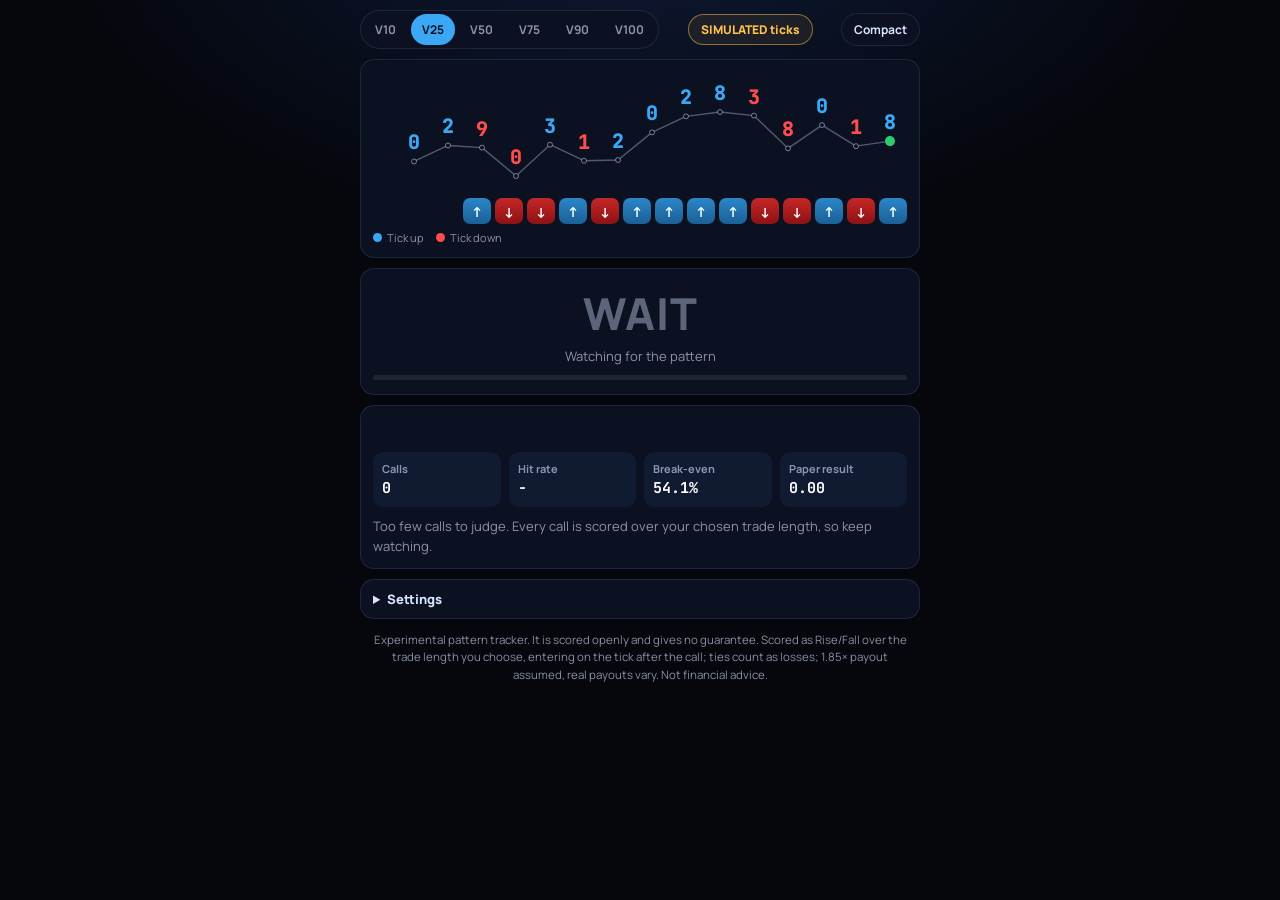
==== commit 5358b1f8: "Update bot-1.html" ====
--- a/bot-1.html
+++ b/bot-1.html
@@ -76,6 +76,9 @@
 .set button { background: var(--panel2); color: var(--ink); border: 1px solid var(--line); border-radius: 10px; padding: 9px 12px; font: 700 13px var(--ui); cursor: pointer; }
 .set .hint { font-size: 12px; line-height: 1.5; }
 .foot { text-align: center; font-size: 11.5px; color: var(--muted); line-height: 1.5; padding: 2px 6px; }
+
+.chip { border: 1px solid var(--line); background: var(--panel); color: var(--ink); font: 700 12px var(--ui); padding: 7px 12px; border-radius: 100px; cursor: pointer; }
+.chip[aria-pressed="true"] { border-color: var(--up); color: var(--up); }
 body.compact .wavewrap, body.compact .recent, body.compact details { display: none; }
 button:focus-visible, input:focus-visible, select:focus-visible, summary:focus-visible { outline: 2px solid var(--up); outline-offset: 2px; }
 @media (max-width: 420px) { .score { grid-template-columns: 1fr 1fr; } .tabs button { padding: 7px 8px; } }
@@ -94,6 +97,7 @@
       <button type="button" data-s="1HZ100V">V100</button>
     </div>
     <span class="src wait" id="src" role="status">Starting…</span>
+    <button type="button" id="compact" class="chip" aria-pressed="false">Compact</button>
   </div>
 
   <div class="card wavewrap">
@@ -132,7 +136,6 @@
       </label>
       <label>Skip volatile stretches <input type="checkbox" id="calm" checked></label>
       <label>Beep on a call <input type="checkbox" id="sound"></label>
-      <label>Compact view <input type="checkbox" id="compact"></label>
       <button type="button" id="csv">Download results (CSV)</button>
       <button type="button" id="clearLog">Clear saved results</button>
       <p class="hint">Results are saved in this browser, per market, rule setting and source (live or simulated), so the scoreboard never mixes them.</p>
@@ -167,8 +170,15 @@
 };
 if (store.get('symbol') && NAMES[store.get('symbol')]) symbol = store.get('symbol');
 ['streak', 'dur'].forEach(k => { const v = store.get(k); if (v) $(k).value = v; });
-['calm', 'sound', 'compact'].forEach(k => { const v = store.get(k); if (v !== null) $(k).checked = v === '1'; });
-document.body.classList.toggle('compact', $('compact').checked);
+['calm', 'sound'].forEach(k => { const v = store.get(k); if (v !== null) $(k).checked = v === '1'; });
+function setCompact(on) {
+  document.body.classList.toggle('compact', on);
+  $('compact').setAttribute('aria-pressed', String(on));
+  $('compact').textContent = on ? 'Expand' : 'Compact';
+  store.set('compact', on ? '1' : '0');
+  if (window.__ready) drawLine();
+}
+setCompact(store.get('compact') === '1');
 try { log = JSON.parse(store.get('log') || '[]'); if (!Array.isArray(log)) log = []; } catch (e) { log = []; }
 
 // ---- rule ----
@@ -397,9 +407,8 @@
   symbol = s; store.set('symbol', s); markTab(); start();
 });
 $('connect').addEventListener('click', startLive);
-['streak', 'dur', 'calm', 'sound', 'compact'].forEach(k => $(k).addEventListener('change', () => {
+['streak', 'dur', 'calm', 'sound'].forEach(k => $(k).addEventListener('change', () => {
   store.set(k, $(k).type === 'checkbox' ? ($(k).checked ? '1' : '0') : $(k).value);
-  if (k === 'compact') document.body.classList.toggle('compact', $('compact').checked);
   if (k === 'streak' || k === 'dur' || k === 'calm') open = null;
   render();
 }));
@@ -414,9 +423,11 @@
   if (!confirm('Delete all saved results?')) return;
   log = []; store.set('log', '[]'); render();
 });
+$('compact').addEventListener('click', () => setCompact(!document.body.classList.contains('compact')));
 window.addEventListener('resize', drawLine);
 function start() { startLive(); }
+window.__ready = true;
 markTab(); start();
 </script>
 </body>
-</html>+</html>
